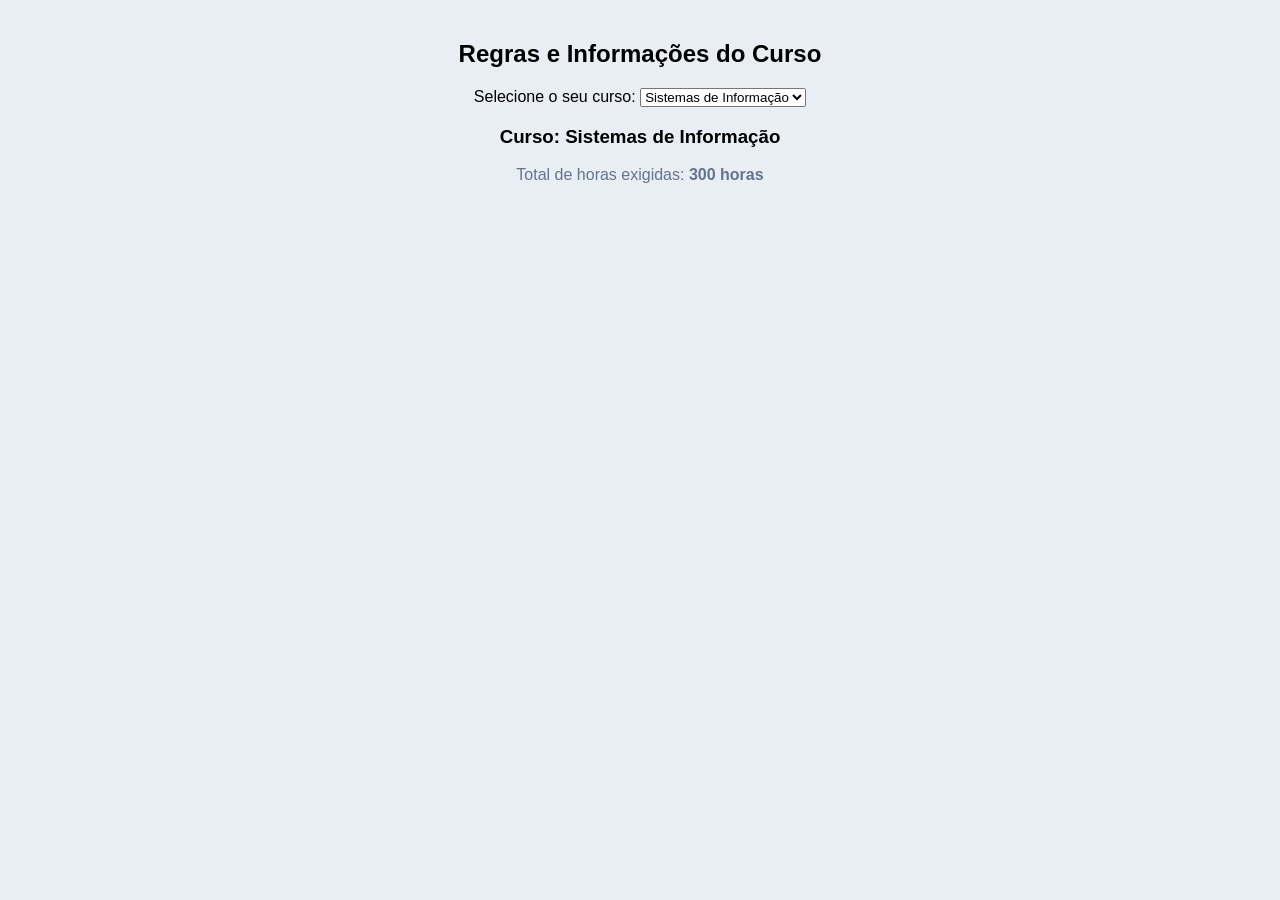
==== informacoes/informacoes.html @ 4f392505 "primeiro commit - tela de informações" ====
<!DOCTYPE html>
<html lang="pt-BR">
<head>
    <meta charset="UTF-8">
    <meta name="viewport" content="width=device-width, initial-scale=1.0">
    <title>Certifly - Portal de Horas Complementares</title>
    <link rel="stylesheet" href="../style.css">
    <link rel="stylesheet" href="informacoes.css">
</head>

<body>

    <main>
        <h2>Regras e Informações do Curso</h2>
        
        <!-- Onde o usuário escolhe o curso -->
        <div class="grupo-selecao">
            <label for="select-curso">Selecione o seu curso:</label>
            <select id="select-curso">
                <option value="Sistemas de Informação">Sistemas de Informação</option>
                <option value="Ciência da Computação">Ciência da Computação</option>
                <option value="Engenharia de Software">Engenharia de Software</option>
            </select>
        </div>

        <!-- Onde as informações calculadas vão aparecer na tela -->
        <div id="resultado-regras" class="card-regras">
            <!-- As informações do curso aparecerão aqui via JavaScript -->
        </div>
    </main>

    <script src="../js/dados.js"></script>
    <script src="informacoes.js"></script>
</body>
</html>
---- style.css ----
body {
    margin: 0;
    background-color: #e9eef5;
    font-family: Arial, sans-serif;
}

header {
    text-align: center;
    padding: 30px 20px;
}

.logo {
    width: 500px;
    max-width: 100%;
}

h1 {
    color: #173c65;
}

main {
    text-align: center;
    padding: 20px;
}

p {
    color: #64748b;
}
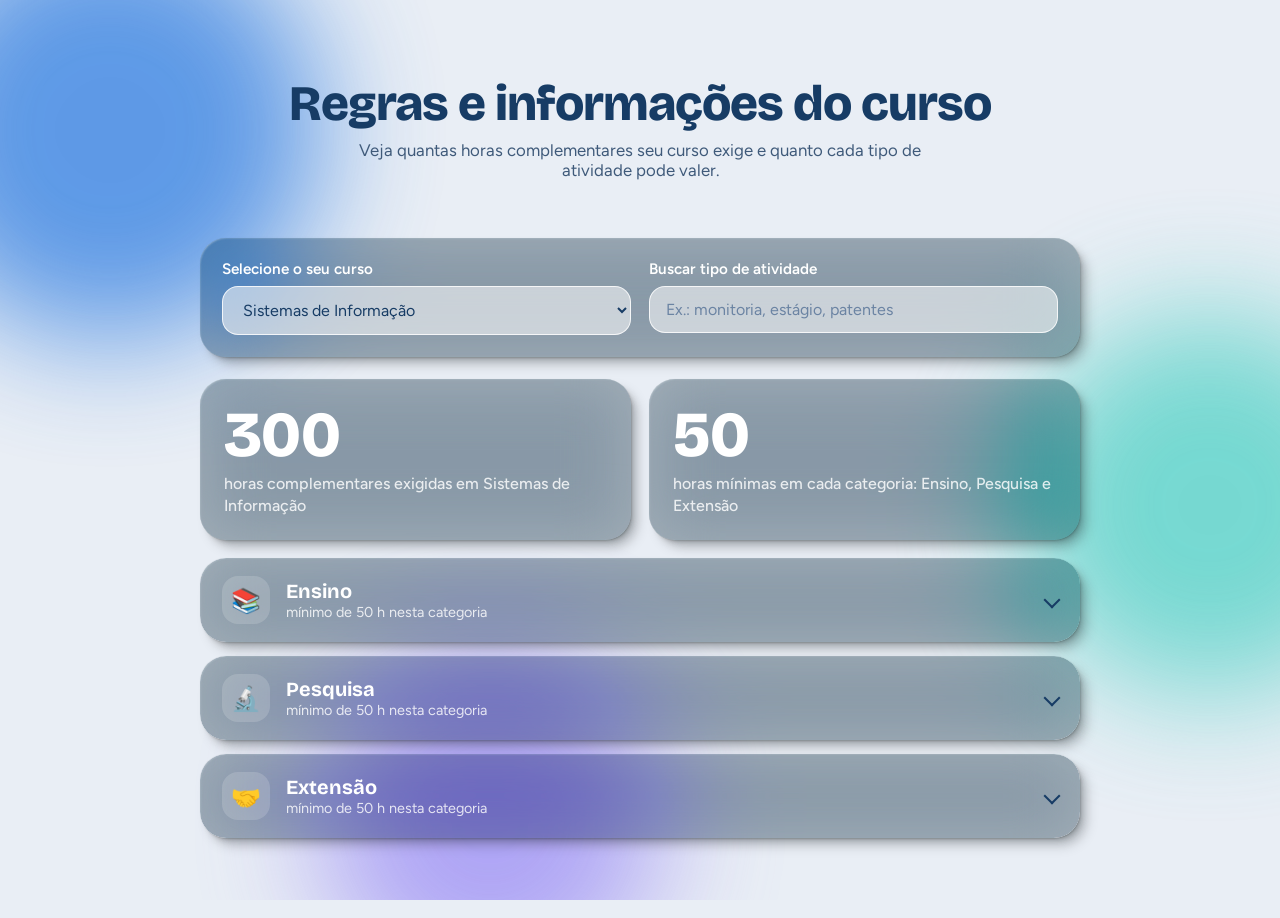
==== commit f67fcb07: "página de regras e informações" ====
--- a/informacoes/informacoes.html
+++ b/informacoes/informacoes.html
@@ -4,29 +4,45 @@
     <meta charset="UTF-8">
     <meta name="viewport" content="width=device-width, initial-scale=1.0">
     <title>Certifly - Portal de Horas Complementares</title>
+    <link rel="preconnect" href="https://fonts.googleapis.com">
+    <link rel="preconnect" href="https://fonts.gstatic.com" crossorigin>
+    <link href="https://fonts.googleapis.com/css2?family=Bricolage+Grotesque:wght@600;800&family=Figtree:wght@400;500;600&display=swap" rel="stylesheet">
     <link rel="stylesheet" href="../style.css">
     <link rel="stylesheet" href="informacoes.css">
 </head>
 
 <body>
+    <!-- Fundo colorido: o vidro precisa de cor atrás dele para aparecer -->
+    <div class="fundo" aria-hidden="true">
+        <span class="orbe orbe-1"></span>
+        <span class="orbe orbe-2"></span>
+        <span class="orbe orbe-3"></span>
+    </div>
 
-    <main>
-        <h2>Regras e Informações do Curso</h2>
-        
-        <!-- Onde o usuário escolhe o curso -->
-        <div class="grupo-selecao">
-            <label for="select-curso">Selecione o seu curso:</label>
-            <select id="select-curso">
-                <option value="Sistemas de Informação">Sistemas de Informação</option>
-                <option value="Ciência da Computação">Ciência da Computação</option>
-                <option value="Engenharia de Software">Engenharia de Software</option>
-            </select>
-        </div>
+    <main class="pagina">
+        <header class="topo">
+            <h1>Regras e informações do curso</h1>
+            <p>Veja quantas horas complementares seu curso exige e quanto cada tipo de atividade pode valer.</p>
+        </header>
 
-        <!-- Onde as informações calculadas vão aparecer na tela -->
-        <div id="resultado-regras" class="card-regras">
-            <!-- As informações do curso aparecerão aqui via JavaScript -->
-        </div>
+        <section class="painel glass3d" aria-label="Filtros">
+            <div class="grupo-selecao">
+                <label for="select-curso">Selecione o seu curso</label>
+                <select id="select-curso">
+                    <option value="Sistemas de Informação">Sistemas de Informação</option>
+                    <option value="Ciência da Computação">Ciência da Computação</option>
+                    <option value="Engenharia de Software">Engenharia de Software</option>
+                </select>
+            </div>
+
+            <div class="grupo-selecao">
+                <label for="busca-tipo">Buscar tipo de atividade</label>
+                <input type="search" id="busca-tipo" placeholder="Ex.: monitoria, estágio, patentes">
+            </div>
+        </section>
+
+        <!-- O JavaScript preenche esta área -->
+        <div id="resultado-regras" class="card-regras" aria-live="polite"></div>
     </main>
 
     <script src="../js/dados.js"></script>
--- a/informacoes/informacoes.css
+++ b/informacoes/informacoes.css
@@ -0,0 +1,291 @@
+/* ---------- Variáveis ---------- */
+:root {
+    --marinho: #173c65;
+    --azul: #2f7de1;
+    --agua: #4fd1c5;
+    --lilas: #9b8cf5;
+    --fundo: #e9eef5;
+    --texto: #173c65;
+    --texto-suave: #3f5a7a;
+}
+
+/* ---------- Base (sobrescreve o style.css so nesta pagina) ---------- */
+body {
+    min-height: 100vh;
+    background: var(--fundo);
+    font-family: "Figtree", Arial, sans-serif;
+    color: var(--texto);
+}
+
+main.pagina {
+    position: relative;
+    max-width: 880px;
+    margin: 0 auto;
+    padding: 48px 20px 80px;
+    text-align: left;
+}
+
+p { color: var(--texto-suave); }
+
+/* ---------- Fundo com orbes de cor ---------- */
+.fundo {
+    position: fixed;
+    inset: 0;
+    z-index: -1;
+    overflow: hidden;
+}
+
+.orbe {
+    position: absolute;
+    border-radius: 50%;
+    filter: blur(60px);
+    opacity: .75;
+    animation: flutuar 18s ease-in-out infinite alternate;
+}
+
+.orbe-1 { width: 420px; height: 420px; background: var(--azul);  top: -80px;  left: -100px; }
+.orbe-2 { width: 380px; height: 380px; background: var(--agua);  top: 35%;    right: -120px; animation-delay: -6s; }
+.orbe-3 { width: 340px; height: 340px; background: var(--lilas); bottom: -90px; left: 25%;   animation-delay: -12s; }
+
+@keyframes flutuar {
+    to { transform: translate(60px, 40px) scale(1.12); }
+}
+
+/* ---------- Glass 3D ---------- */
+.glass3d {
+  --filter-glass3d: blur(32px) brightness(0.85) saturate(2.5);
+  --color-glass3d: hsl(200 70% 12% / 0.3); /* era 0.2: mais escuro para o texto claro ficar legível */
+  --noise-glass3d: url("https://www.transparenttextures.com/patterns/egg-shell.png");
+
+  position: relative;
+  z-index: 4;
+  border-radius: 26px;
+  box-shadow:
+    0 0 0.75px hsl(205 20% 10% / 0.2),
+    0.7px 0.8px 1.2px -0.4px hsl(205 20% 10% / 0.1),
+    1.3px 1.5px 2.2px -0.8px hsl(205 20% 10% / 0.1),
+    2.3px 2.6px 3.9px -1.2px hsl(205 20% 10% / 0.1),
+    3.9px 4.4px 6.6px -1.7px hsl(205 20% 10% / 0.1),
+    6.5px 7.2px 10.9px -2.1px hsl(205 20% 10% / 0.1),
+    8px 9px 14px -2.5px hsl(205 20% 10% / 0.2);
+}
+
+.glass3d::before {
+  content: "";
+  position: absolute;
+  inset: 0;
+  pointer-events: none;
+  border-radius: inherit;
+  overflow: hidden;
+  z-index: 3;
+
+  -webkit-backdrop-filter: var(--filter-glass3d);
+  backdrop-filter: var(--filter-glass3d);
+  background-color: var(--color-glass3d);
+  background-image: var(--noise-glass3d);
+  background-size: 100px;
+  background-repeat: repeat;
+}
+
+.glass3d::after {
+  content: "";
+  position: absolute;
+  inset: 0;
+  pointer-events: none;
+  border-radius: inherit;
+  overflow: hidden;
+  z-index: 5;
+
+  box-shadow:
+    inset 2px 2px 1px -3px hsl(205 20% 90% / 0.8),
+    inset 4px 4px 2px -6px hsl(205 20% 90% / 0.3),
+    inset 1.5px 1.5px 1.5px -0.75px hsl(205 20% 90% / 0.15),
+    inset 1.5px 1.5px 0.25px hsl(205 20% 90% / 0.03),
+    inset 0 0 0.25px 0.5px hsl(205 20% 90% / 0.03);
+}
+
+.glass3d > * {
+  position: relative;
+  z-index: 6;
+}
+
+/* Texto claro sobre o vidro escuro */
+.glass3d,
+.glass3d .numero,
+.glass3d .categoria-texto strong,
+.glass3d .grupo-selecao label { color: #fff; }
+
+.glass3d p,
+.glass3d .rotulo,
+.glass3d .categoria-texto small { color: rgba(255, 255, 255, .82); }
+
+.glass3d .categoria-icone { background: rgba(255, 255, 255, .16); }
+.glass3d .lista-tipos li { border-top-color: rgba(255, 255, 255, .18); }
+.glass3d .categoria summary::after { border-color: #fff; }
+.glass3d .limite { color: #fff; background: rgba(255, 255, 255, .18); }
+
+/* ---------- Topo ---------- */
+.topo {
+    margin-bottom: 28px;
+    text-align: center;
+}
+
+.topo h1 {
+    margin: 0 0 10px;
+    font-family: "Bricolage Grotesque", Arial, sans-serif;
+    font-weight: 800;
+    font-size: clamp(2rem, 5vw, 3.1rem);
+    line-height: 1.05;
+    letter-spacing: -.02em;
+}
+
+.topo p {
+    margin: 0 auto; /* o "auto" centraliza o bloco limitado pelo max-width */
+    max-width: 52ch;
+    font-size: 1.05rem;
+}
+
+/* ---------- Painel de filtros ---------- */
+.painel {
+    display: grid;
+    grid-template-columns: 1fr 1fr;
+    gap: 18px;
+    padding: 22px;
+    margin-bottom: 22px;
+}
+
+.grupo-selecao { position: relative; display: flex; flex-direction: column; gap: 8px; }
+.grupo-selecao label { font-weight: 600; font-size: .95rem; }
+
+select, input[type="search"] {
+    width: 100%;
+    box-sizing: border-box;
+    padding: 13px 16px;
+    font: inherit;
+    color: var(--texto);
+    background: rgba(255, 255, 255, .55);
+    border: 1px solid rgba(255, 255, 255, .8);
+    border-radius: 16px;
+    outline: none;
+    transition: box-shadow .2s, background .2s;
+}
+
+input::placeholder { color: #6b84a3; }
+
+select:focus-visible, input[type="search"]:focus-visible {
+    background: rgba(255, 255, 255, .8);
+    box-shadow: 0 0 0 3px rgba(47, 125, 225, .45);
+}
+
+/* ---------- Resumo ---------- */
+.resumo {
+    display: grid;
+    grid-template-columns: 1fr 1fr;
+    gap: 18px;
+    margin-bottom: 18px;
+}
+
+.destaque {
+    display: flex;
+    flex-direction: column;
+    gap: 6px;
+    padding: 24px;
+}
+
+.numero {
+    font-family: "Bricolage Grotesque", Arial, sans-serif;
+    font-weight: 800;
+    font-size: clamp(2.6rem, 7vw, 4rem);
+    line-height: 1;
+    color: var(--marinho);
+}
+
+.rotulo { color: var(--texto-suave); font-weight: 500; line-height: 1.35; }
+
+/* ---------- Categorias (sanfona) ---------- */
+.categorias { display: grid; gap: 14px; }
+
+.categoria { padding: 0; overflow: hidden; }
+
+.categoria summary {
+    display: flex;
+    align-items: center;
+    gap: 16px;
+    padding: 18px 22px;
+    cursor: pointer;
+    list-style: none;
+}
+
+.categoria summary::-webkit-details-marker { display: none; }
+
+/* Setinha que gira ao abrir */
+.categoria summary::after {
+    content: "";
+    margin-left: auto;
+    width: 10px;
+    height: 10px;
+    border-right: 2px solid var(--marinho);
+    border-bottom: 2px solid var(--marinho);
+    transform: rotate(45deg);
+    transition: transform .25s;
+}
+
+.categoria[open] summary::after { transform: rotate(-135deg); }
+
+.categoria summary:focus-visible { outline: 3px solid rgba(47, 125, 225, .6); outline-offset: -3px; border-radius: 26px; }
+
+.categoria-icone {
+    display: grid;
+    place-items: center;
+    width: 48px;
+    height: 48px;
+    font-size: 1.5rem;
+    background: rgba(255, 255, 255, .5);
+    border-radius: 16px;
+}
+
+.categoria-texto { display: flex; flex-direction: column; }
+.categoria-texto strong { font-family: "Bricolage Grotesque", Arial, sans-serif; font-size: 1.25rem; }
+.categoria-texto small { color: var(--texto-suave); font-size: .9rem; }
+
+.lista-tipos { list-style: none; margin: 0; padding: 0 22px; }
+
+.lista-tipos li {
+    display: flex;
+    justify-content: space-between;
+    align-items: center;
+    gap: 16px;
+    padding: 13px 0;
+    border-top: 1px solid rgba(23, 60, 101, .12);
+}
+
+.limite {
+    flex-shrink: 0;
+    padding: 5px 12px;
+    font-size: .9rem;
+    font-weight: 600;
+    color: var(--marinho);
+    background: rgba(255, 255, 255, .6);
+    border-radius: 999px;
+}
+
+.nota { margin: 0; padding: 12px 22px 18px; font-size: .88rem; }
+
+.vazio { padding: 24px; text-align: center; }
+
+/* ---------- Celular ---------- */
+@media (max-width: 640px) {
+    .painel, .resumo { grid-template-columns: 1fr; }
+    main.pagina { padding-top: 32px; }
+}
+
+/* ---------- Acessibilidade ---------- */
+@media (prefers-reduced-motion: reduce) {
+    .orbe { animation: none; }
+    .categoria summary::after { transition: none; }
+}
+
+/* Se o navegador não suporta backdrop-filter, deixa o vidro mais opaco para manter a leitura */
+@supports not ((backdrop-filter: blur(1px)) or (-webkit-backdrop-filter: blur(1px))) {
+    .glass3d { background: rgba(23, 60, 101, .85); }
+}
